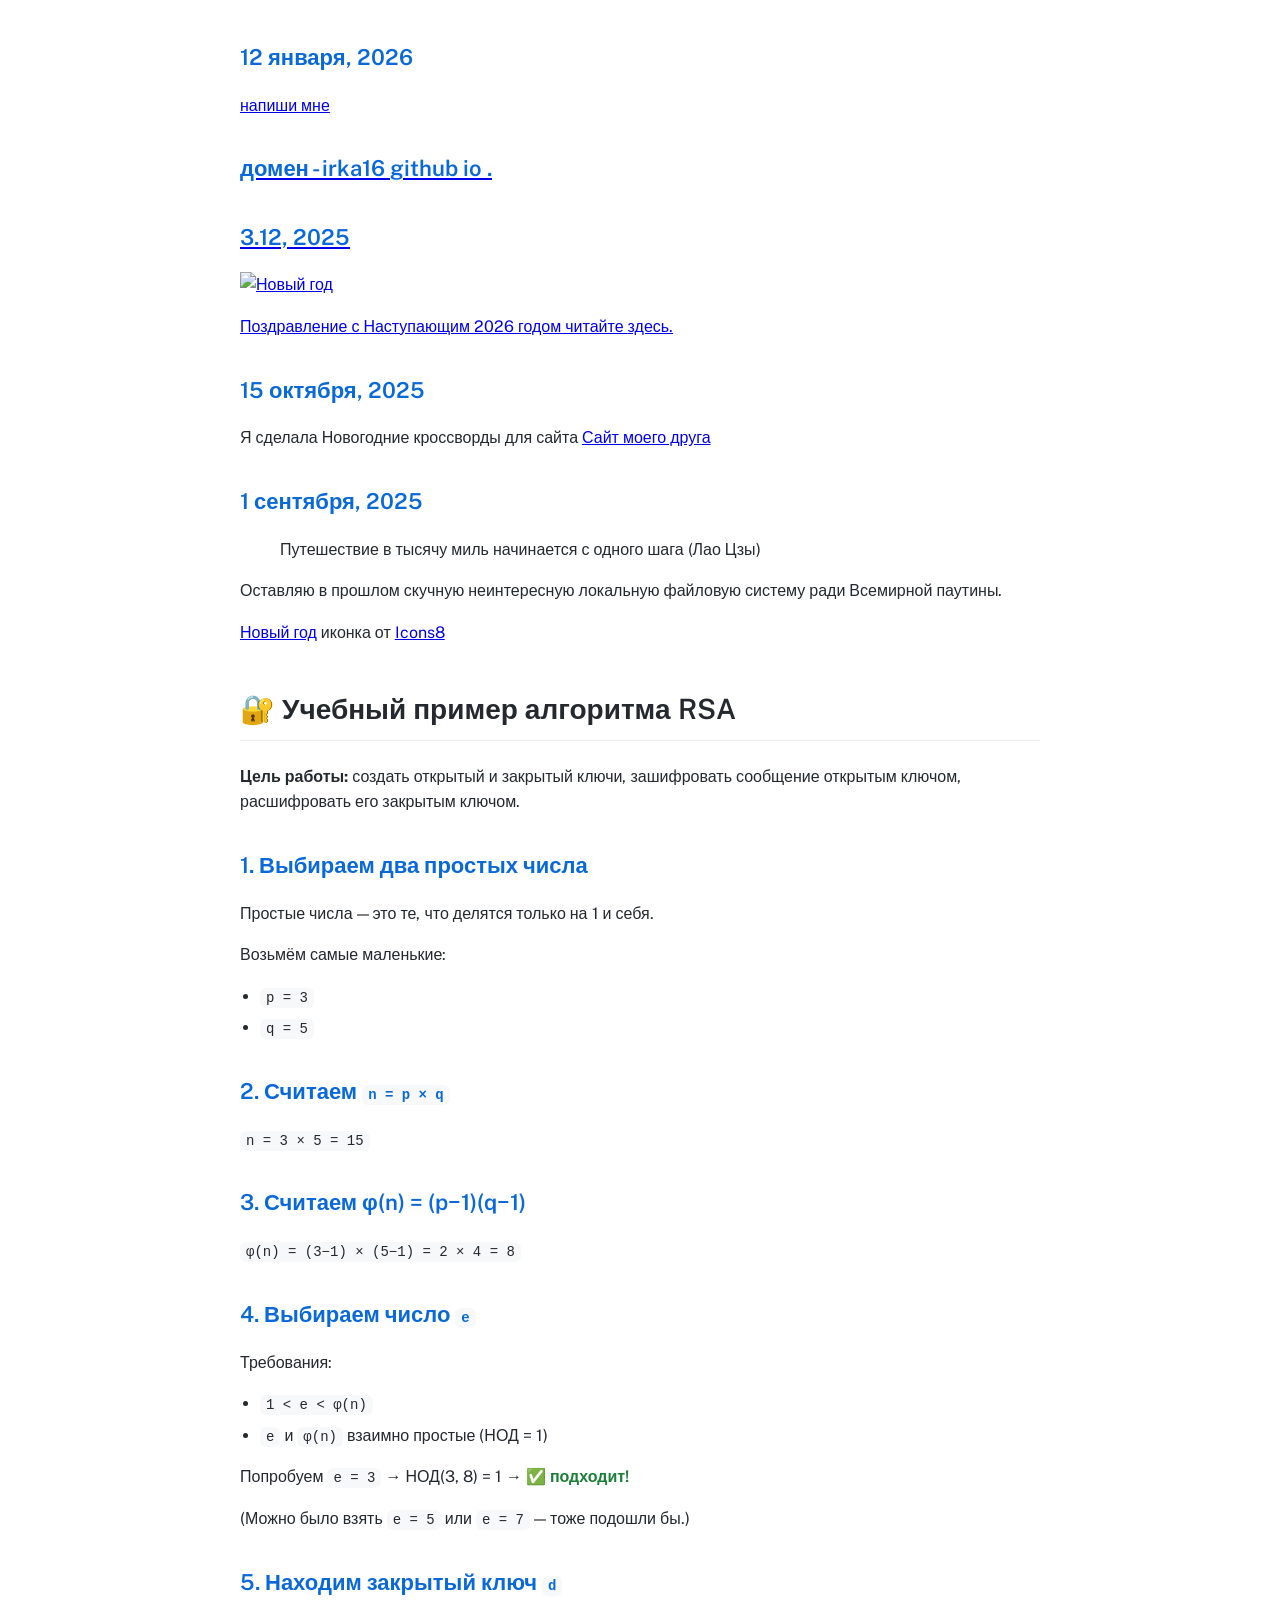
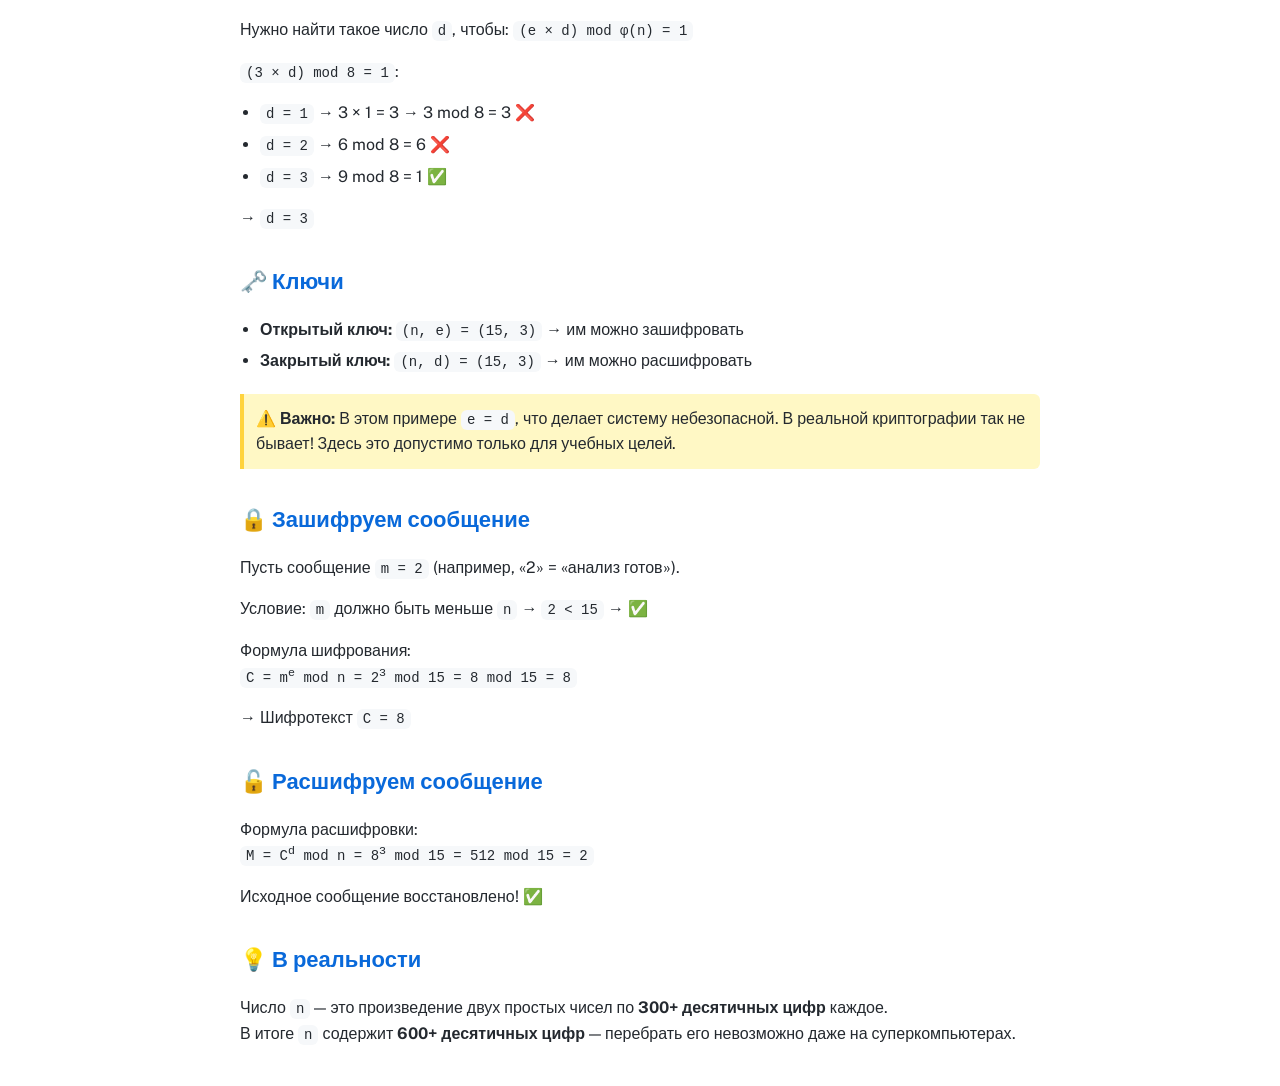
==== index.html @ 4b5ba6b4 "Update index.html" ====
<!DOCTYPE html>
<html lang="ru">
<title>:<head>
    <meta charset="UTF-8">
    <title>мой блог!</title>
</head>
<body>
    </body>
   <!DOCTYPE html>
<html lang="ru">
<head>
    <meta charset="UTF-8">
    <title>Моя страница</title>
    <link type=“text/css” rel=“stylesheet” href=“style.css” />
</head>
<body>
 <h2>12 января, 2026</h2>   
    <a href="mailto:irasimilak@gmail.com"> напиши мне</а>
        <h2>домен - irka16 github io .<h2>
        
<!-- Начало вставленного текста -->
<h2>3.12, 2025</h2>
<img src="Icons8-новый-год-100/.png" alt="Новый год">
<p>
Поздравление с Наступающим 2026 годом читайте <a href="Congratulations2026.html">здесь.</a>
</p>
<h2>15 октября, 2025</h2>
<p>
Я сделала Новогодние кроссворды для сайта <a href="http://адрес-сайта-друга/" title="Блог моего друга">Сайт моего друга</a>
</p>
<h2>1 сентября, 2025</h2>
<blockquote>Путешествие в тысячу миль начинается с одного шага (Лао Цзы)</blockquote>
<p>
Оставляю в прошлом скучную неинтересную локальную файловую систему ради Всемирной паутины.
</p>
<!-- Конец вставленного текста -->
<a target="_blank" href="https://icons8.com/icon/23585/snowflake">Новый год</a> иконка от <a target="_blank" href="https://icons8.com">Icons8</a>
</body>
            <!DOCTYPE html>
<html lang="ru">
<head>
  <meta charset="UTF-8" />
  <meta name="viewport" content="width=device-width, initial-scale=1.0"/>
  <title>Учебный пример RSA</title>
  
  <!-- Подключаем Public Sans из Google Fonts -->
  <link rel="preconnect" href="https://fonts.googleapis.com">
  <link rel="preconnect" href="https://fonts.gstatic.com" crossorigin>
  <link href="https://fonts.googleapis.com/css2?family=Public+Sans:wght@400;500;600&display=swap" rel="stylesheet">

  <style>
    body {
      font-family: 'Public Sans', -apple-system, BlinkMacSystemFont, sans-serif;
      line-height: 1.6;
      max-width: 800px;
      margin: 40px auto;
      padding: 0 20px;
      color: #24292f;
      background-color: #ffffff;
    }
    h1, h2, h3 {
      font-weight: 600;
      margin-top: 1.5em;
      margin-bottom: 0.8em;
    }
    h1 {
      font-size: 28px;
      border-bottom: 1px solid #eaecef;
      padding-bottom: 8px;
    }
    h2 {
      font-size: 22px;
      color: #0969da;
    }
    code, pre {
      font-family: 'SFMono-Regular', Consolas, 'Liberation Mono', Menlo, monospace;
      background-color: #f6f8fa;
      padding: 2px 6px;
      border-radius: 6px;
      font-size: 14px;
    }
    pre {
      padding: 12px;
      overflow-x: auto;
    }
    .success {
      color: #1a7f37;
      font-weight: 600;
    }
    .warning {
      background-color: #fff8c5;
      border-left: 4px solid #ffd33d;
      padding: 12px;
      margin: 20px 0;
      border-radius: 0 6px 6px 0;
    }
    ul, ol {
      padding-left: 20px;
    }
    li {
      margin-bottom: 6px;
    }
  </style>
</head>
<body>

  <h1>🔐 Учебный пример алгоритма RSA</h1>

  <p><strong>Цель работы:</strong> создать открытый и закрытый ключи, зашифровать сообщение открытым ключом, расшифровать его закрытым ключом.</p>

  <h2>1. Выбираем два простых числа</h2>
  <p>Простые числа — это те, что делятся только на 1 и себя.</p>
  <p>Возьмём самые маленькие:</p>
  <ul>
    <li><code>p = 3</code></li>
    <li><code>q = 5</code></li>
  </ul>

  <h2>2. Считаем <code>n = p × q</code></h2>
  <p><code>n = 3 × 5 = 15</code></p>

  <h2>3. Считаем φ(n) = (p−1)(q−1)</h2>
  <p><code>φ(n) = (3−1) × (5−1) = 2 × 4 = 8</code></p>

  <h2>4. Выбираем число <code>e</code></h2>
  <p>Требования:</p>
  <ul>
    <li><code>1 &lt; e &lt; φ(n)</code></li>
    <li><code>e</code> и <code>φ(n)</code> взаимно простые (НОД = 1)</li>
  </ul>
  <p>Попробуем <code>e = 3</code> → НОД(3, 8) = 1 → <span class="success">✅ подходит!</span></p>
  <p>(Можно было взять <code>e = 5</code> или <code>e = 7</code> — тоже подошли бы.)</p>

  <h2>5. Находим закрытый ключ <code>d</code></h2>
  <p>Нужно найти такое число <code>d</code>, чтобы: <code>(e × d) mod φ(n) = 1</code></p>
  <p><code>(3 × d) mod 8 = 1</code>:</p>
  <ul>
    <li><code>d = 1</code> → 3 × 1 = 3 → 3 mod 8 = 3 ❌</li>
    <li><code>d = 2</code> → 6 mod 8 = 6 ❌</li>
    <li><code>d = 3</code> → 9 mod 8 = 1 ✅</li>
  </ul>
  <p>→ <code>d = 3</code></p>

  <h2>🗝️ Ключи</h2>
  <ul>
    <li><strong>Открытый ключ:</strong> <code>(n, e) = (15, 3)</code> → им можно зашифровать</li>
    <li><strong>Закрытый ключ:</strong> <code>(n, d) = (15, 3)</code> → им можно расшифровать</li>
  </ul>

  <div class="warning">
    <strong>⚠️ Важно:</strong> В этом примере <code>e = d</code>, что делает систему небезопасной. В реальной криптографии так не бывает! Здесь это допустимо только для учебных целей.
  </div>

  <h2>🔒 Зашифруем сообщение</h2>
  <p>Пусть сообщение <code>m = 2</code> (например, «2» = «анализ готов»).</p>
  <p>Условие: <code>m</code> должно быть меньше <code>n</code> → <code>2 &lt; 15</code> → ✅</p>
  <p>Формула шифрования:<br>
  <code>C = m<sup>e</sup> mod n = 2<sup>3</sup> mod 15 = 8 mod 15 = 8</code></p>
  <p>→ Шифротекст <code>C = 8</code></p>

  <h2>🔓 Расшифруем сообщение</h2>
  <p>Формула расшифровки:<br>
  <code>M = C<sup>d</sup> mod n = 8<sup>3</sup> mod 15 = 512 mod 15 = 2</code></p>
  <p>Исходное сообщение восстановлено! ✅</p>

  <h2>💡 В реальности</h2>
  <p>Число <code>n</code> — это произведение двух простых чисел по <strong>300+ десятичных цифр</strong> каждое.<br>
  В итоге <code>n</code> содержит <strong>600+ десятичных цифр</strong> — перебрать его невозможно даже на суперкомпьютерах.</p>

</body>
</html>
</html>
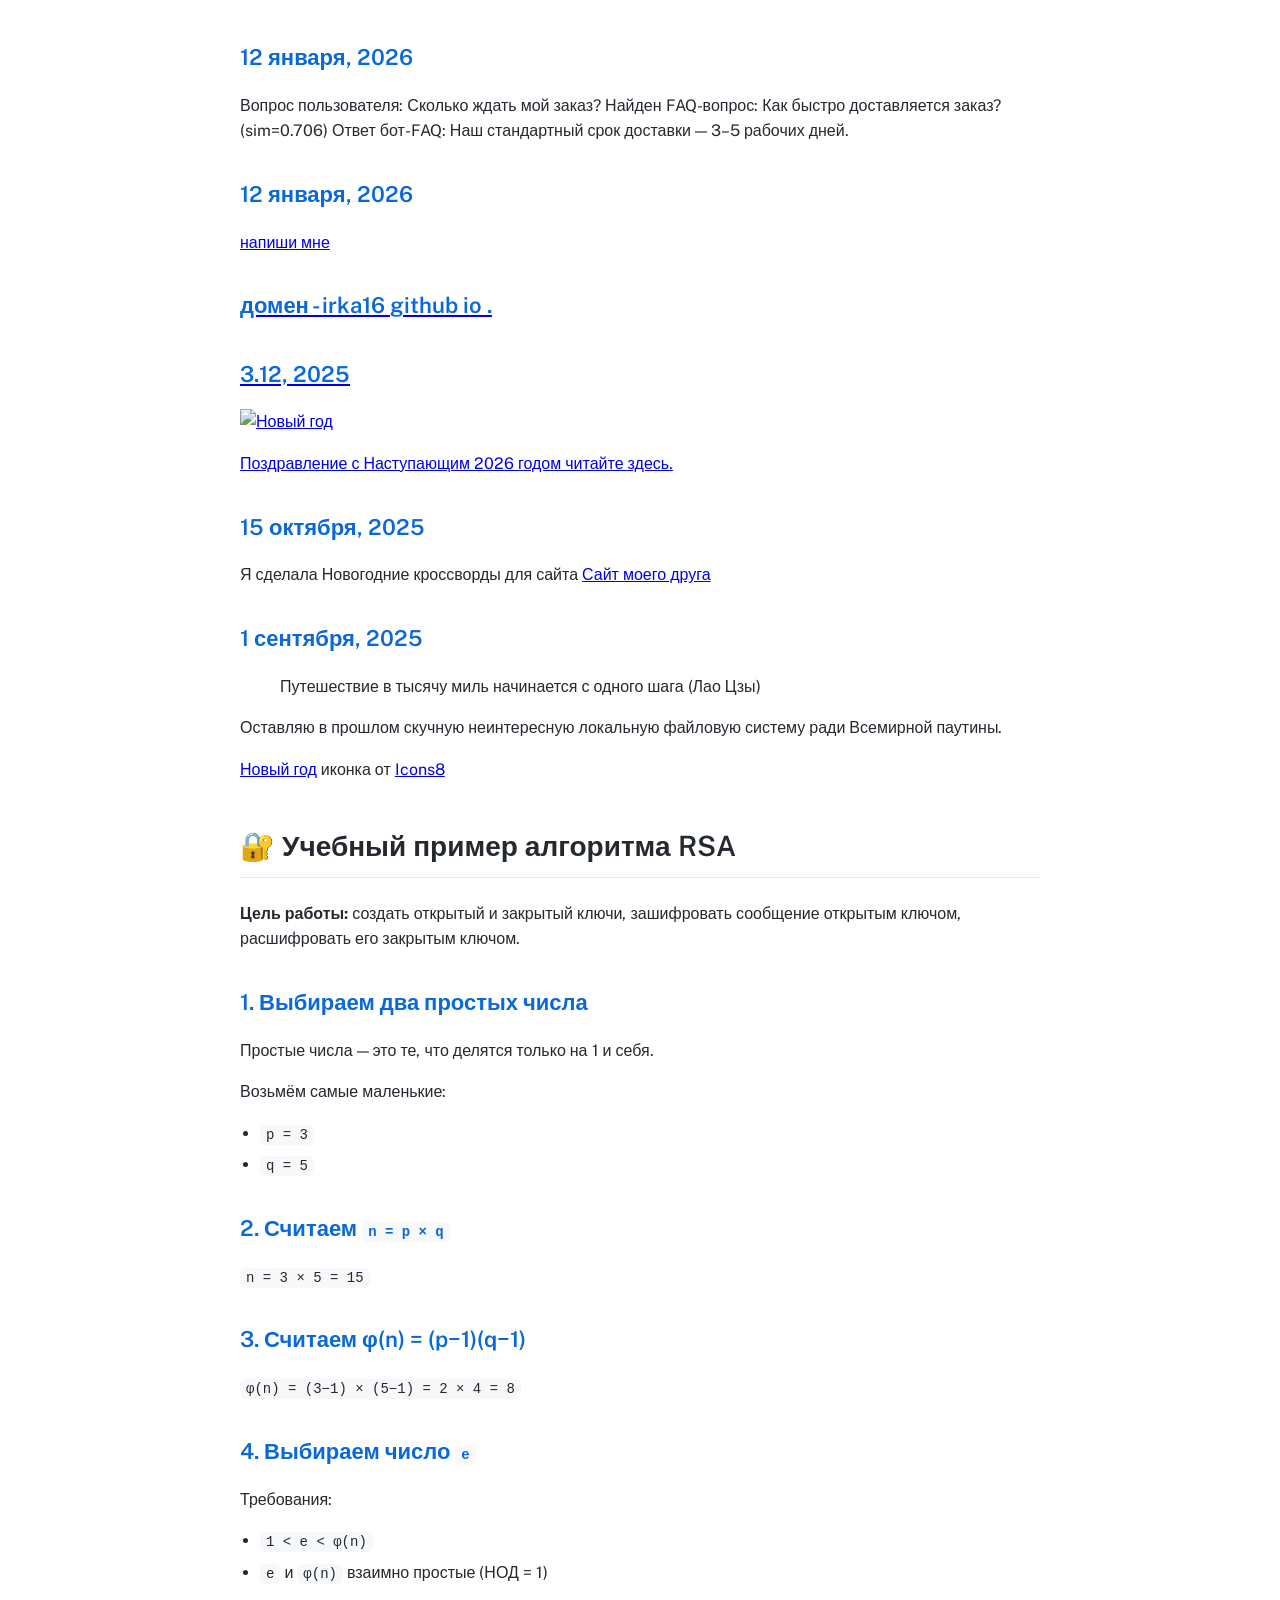
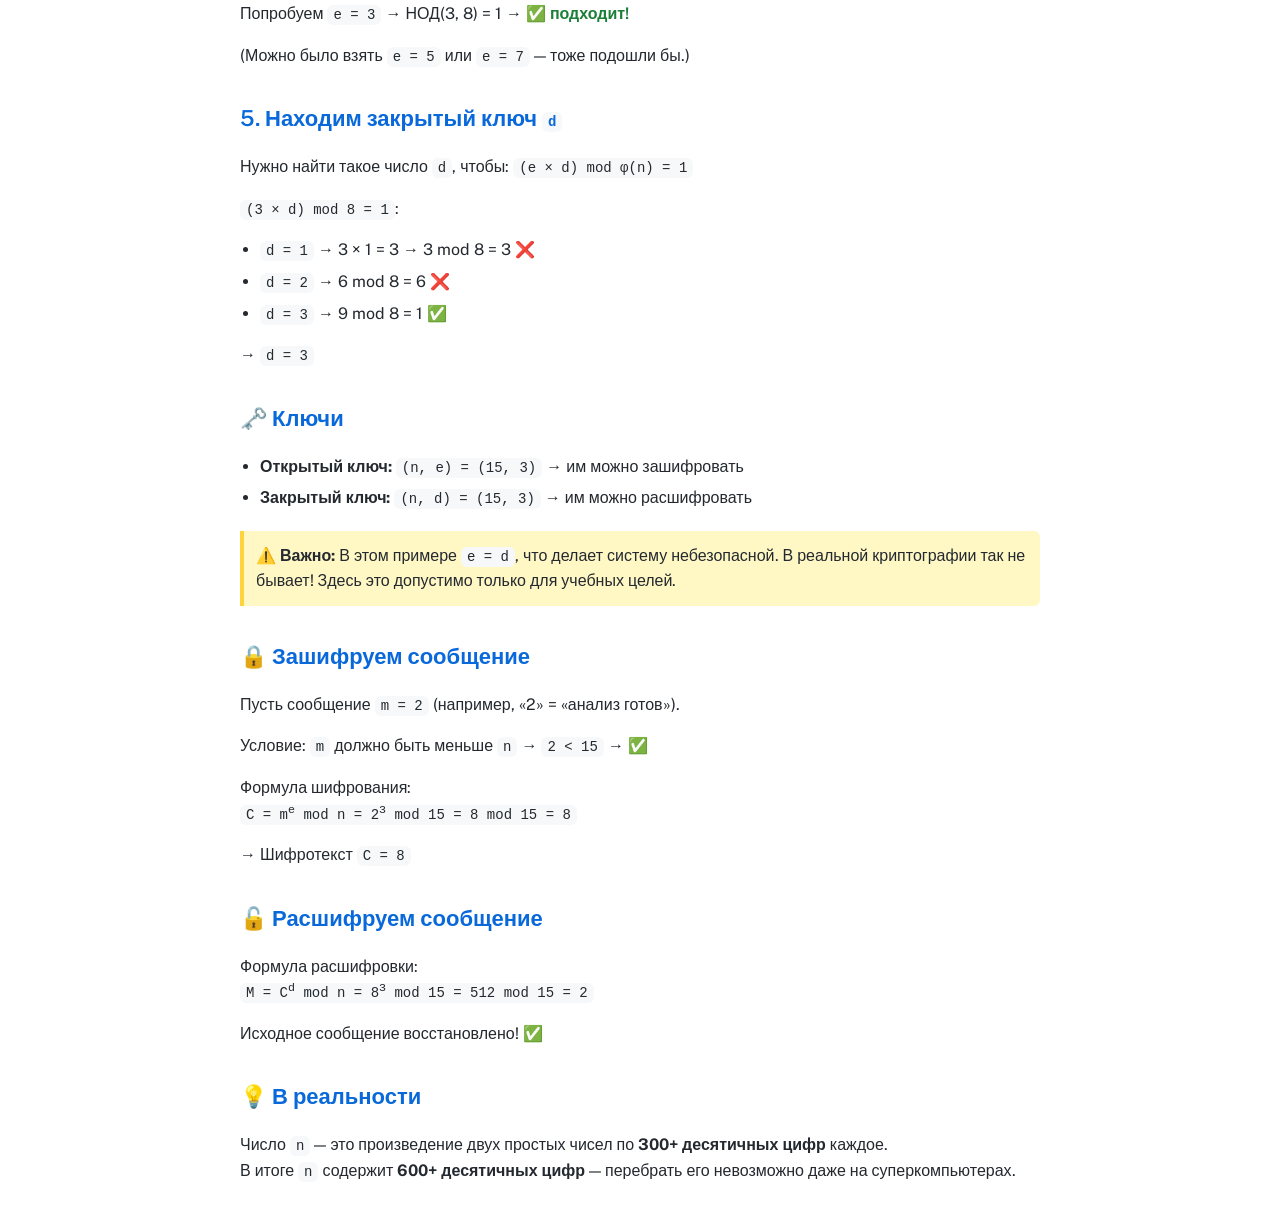
==== commit 5045be1e: "Update index.html" ====
--- a/index.html
+++ b/index.html
@@ -15,6 +15,13 @@
     <link type=“text/css” rel=“stylesheet” href=“style.css” />
 </head>
 <body>
+    <h2>12 января, 2026</h2>   
+    Вопрос пользователя: Сколько ждать мой заказ?
+Найден FAQ-вопрос: Как быстро доставляется заказ? (sim=0.706)
+Ответ бот-FAQ: Наш стандартный срок доставки — 3–5 рабочих дней.
+
+
+
  <h2>12 января, 2026</h2>   
     <a href="mailto:irasimilak@gmail.com"> напиши мне</а>
         <h2>домен - irka16 github io .<h2>
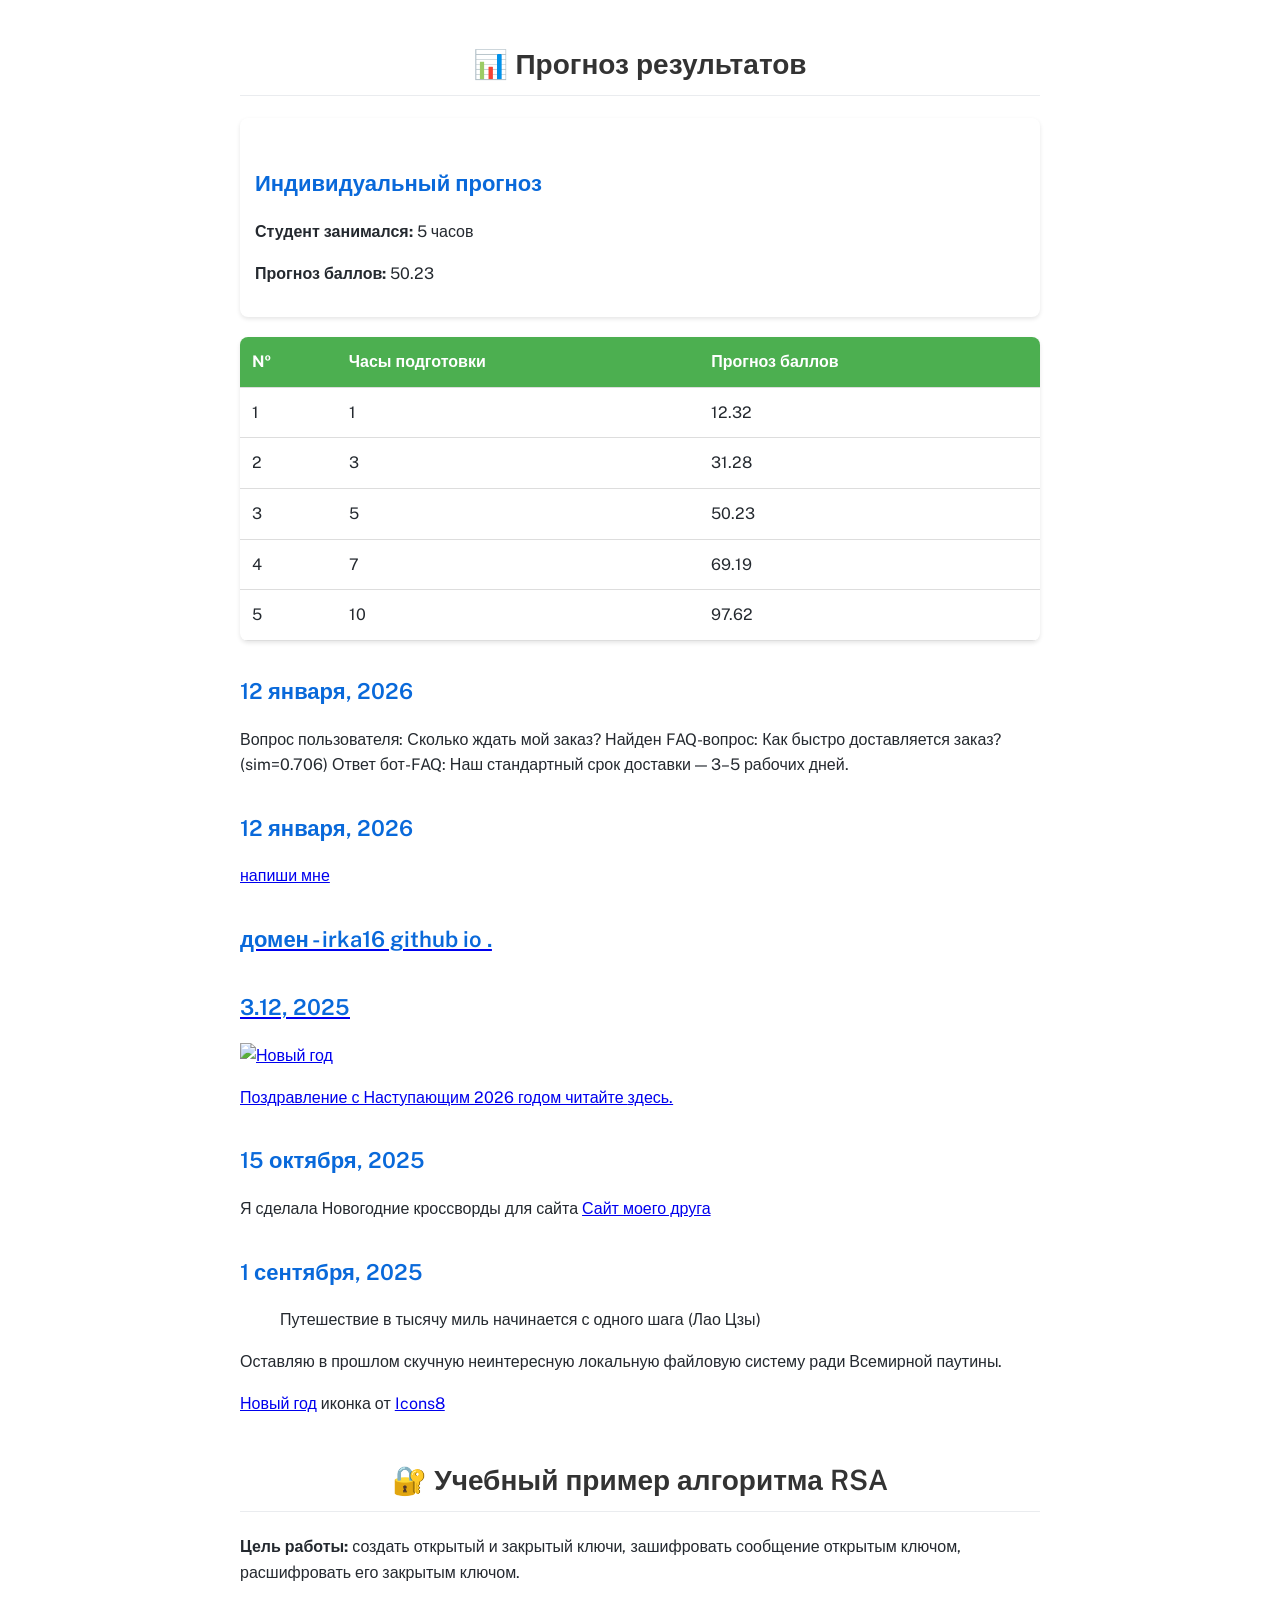
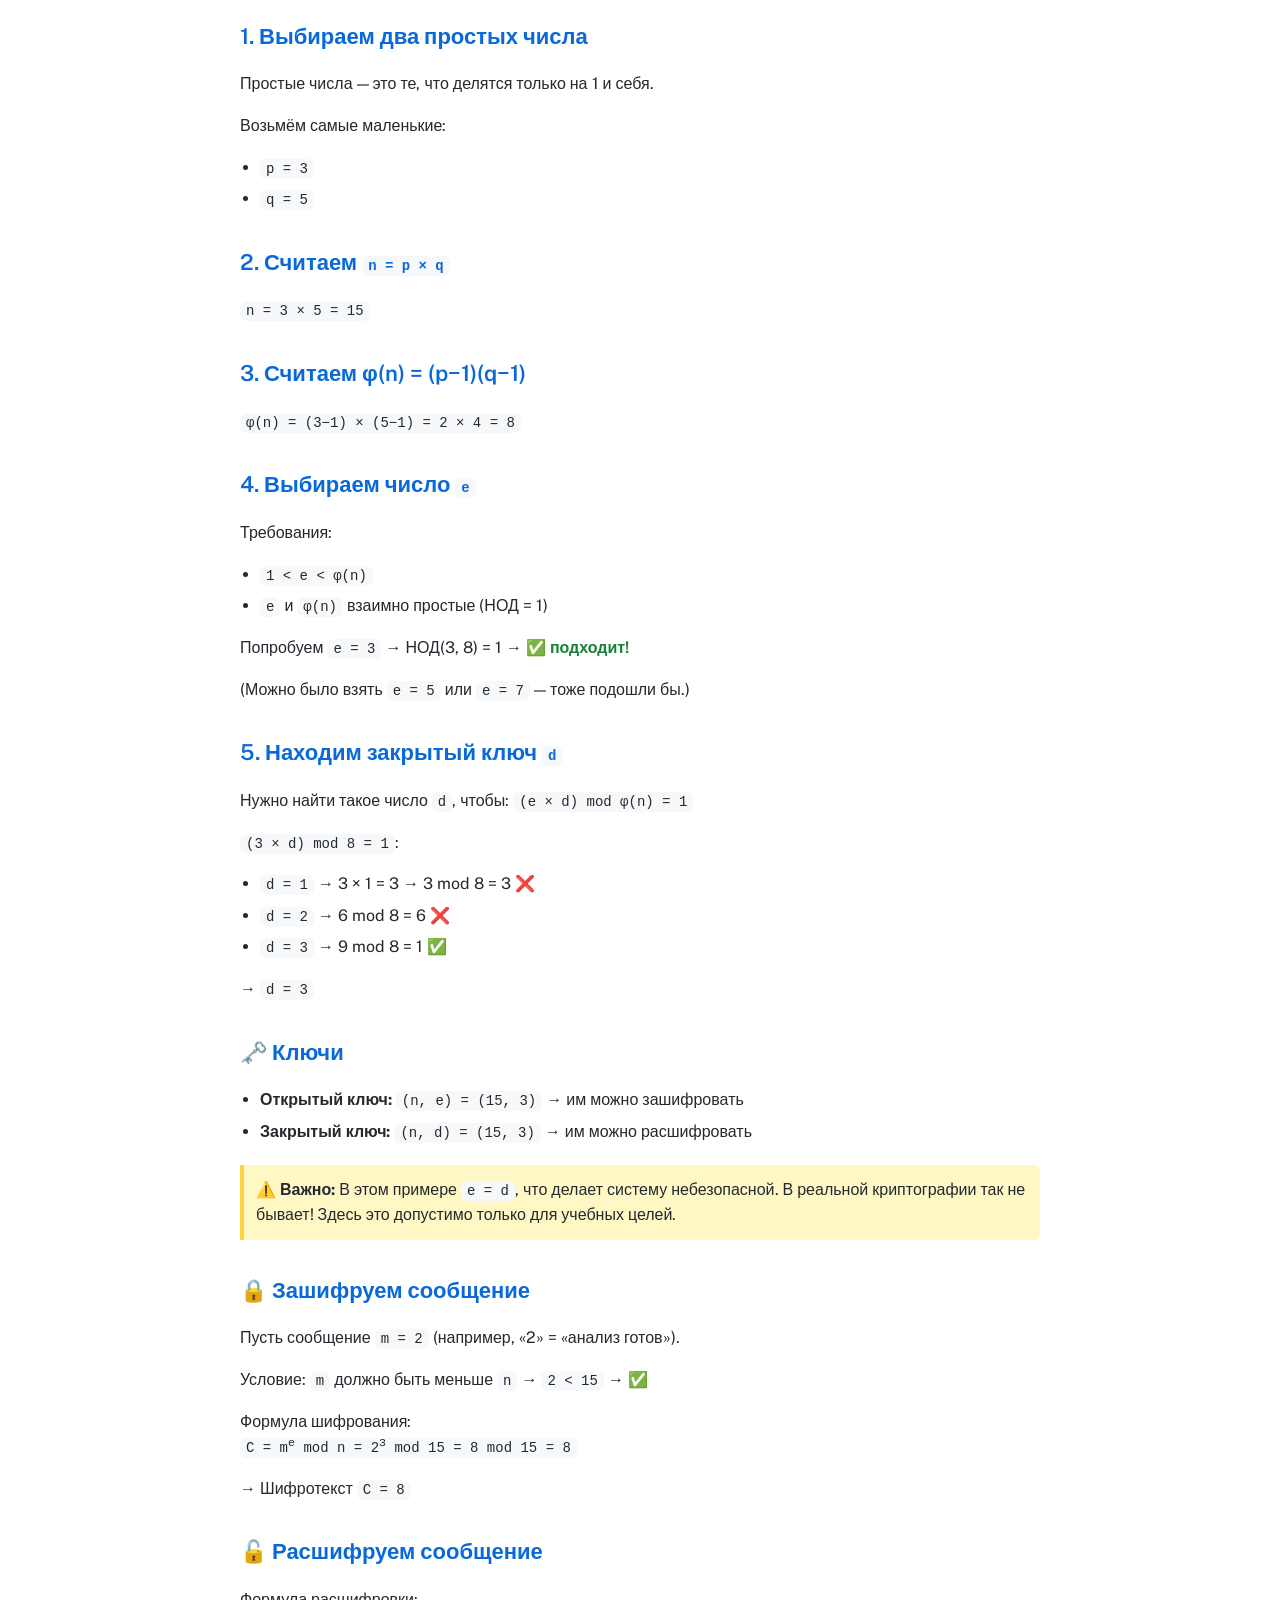
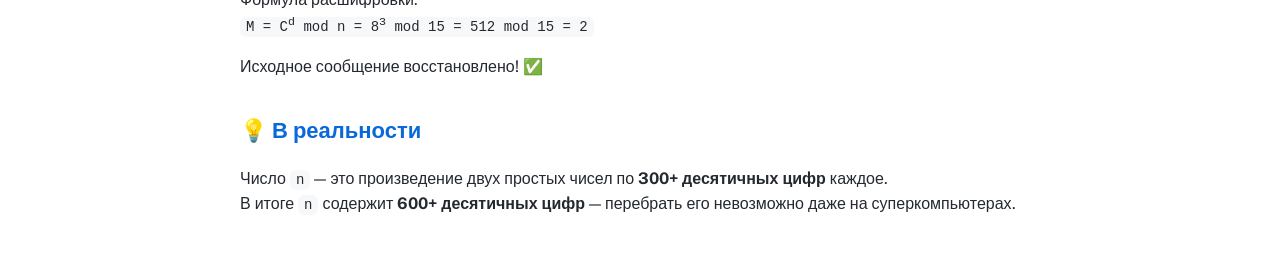
==== commit 99c6761e: "Update index.html" ====
--- a/index.html
+++ b/index.html
@@ -14,6 +14,100 @@
     <title>Моя страница</title>
     <link type=“text/css” rel=“stylesheet” href=“style.css” />
 </head>
+    <!DOCTYPE html>
+<html lang="ru">
+<head>
+    <meta charset="UTF-8">
+    <meta name="viewport" content="width=device-width, initial-scale=1.0">
+    <title>Прогноз баллов</title>
+    <style>
+        body {
+            font-family: Arial, sans-serif;
+            max-width: 600px;
+            margin: 50px auto;
+            padding: 20px;
+            background-color: #f5f5f5;
+        }
+        h1 {
+            color: #333;
+            text-align: center;
+        }
+        .prediction {
+            background: white;
+            padding: 15px;
+            border-radius: 8px;
+            margin-bottom: 20px;
+            box-shadow: 0 2px 4px rgba(0,0,0,0.1);
+        }
+        table {
+            width: 100%;
+            border-collapse: collapse;
+            background: white;
+            border-radius: 8px;
+            overflow: hidden;
+            box-shadow: 0 2px 4px rgba(0,0,0,0.1);
+        }
+        th, td {
+            padding: 12px;
+            text-align: left;
+            border-bottom: 1px solid #ddd;
+        }
+        th {
+            background-color: #4CAF50;
+            color: white;
+        }
+        tr:hover {
+            background-color: #f5f5f5;
+        }
+    </style>
+</head>
+<body>
+    <h1>📊 Прогноз результатов</h1>
+    
+    <div class="prediction">
+        <h2>Индивидуальный прогноз</h2>
+        <p><strong>Студент занимался:</strong> 5 часов</p>
+        <p><strong>Прогноз баллов:</strong> 50.23</p>
+    </div>
+
+    <table>
+        <thead>
+            <tr>
+                <th>№</th>
+                <th>Часы подготовки</th>
+                <th>Прогноз баллов</th>
+            </tr>
+        </thead>
+        <tbody>
+            <tr>
+                <td>1</td>
+                <td>1</td>
+                <td>12.32</td>
+            </tr>
+            <tr>
+                <td>2</td>
+                <td>3</td>
+                <td>31.28</td>
+            </tr>
+            <tr>
+                <td>3</td>
+                <td>5</td>
+                <td>50.23</td>
+            </tr>
+            <tr>
+                <td>4</td>
+                <td>7</td>
+                <td>69.19</td>
+            </tr>
+            <tr>
+                <td>5</td>
+                <td>10</td>
+                <td>97.62</td>
+            </tr>
+        </tbody>
+    </table>
+</body>
+</html>
 <body>
     <h2>12 января, 2026</h2>   
     Вопрос пользователя: Сколько ждать мой заказ?
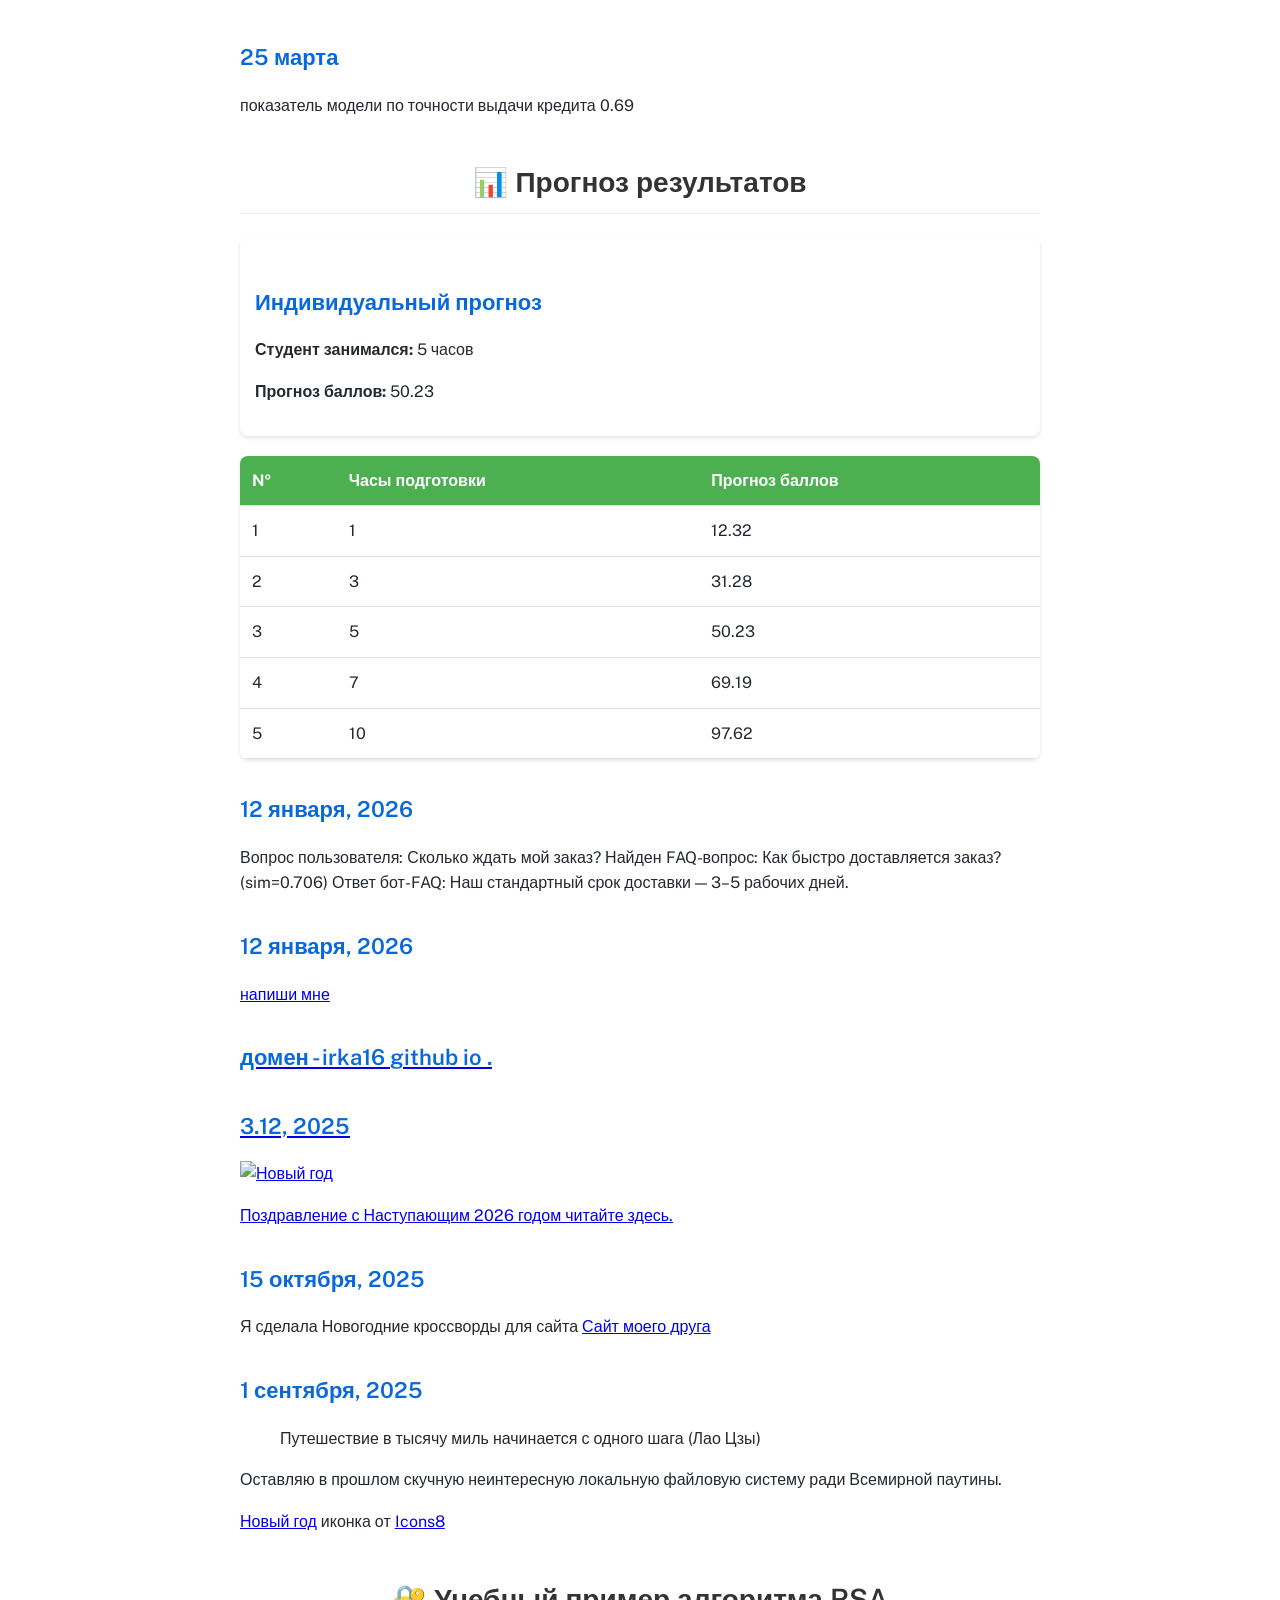
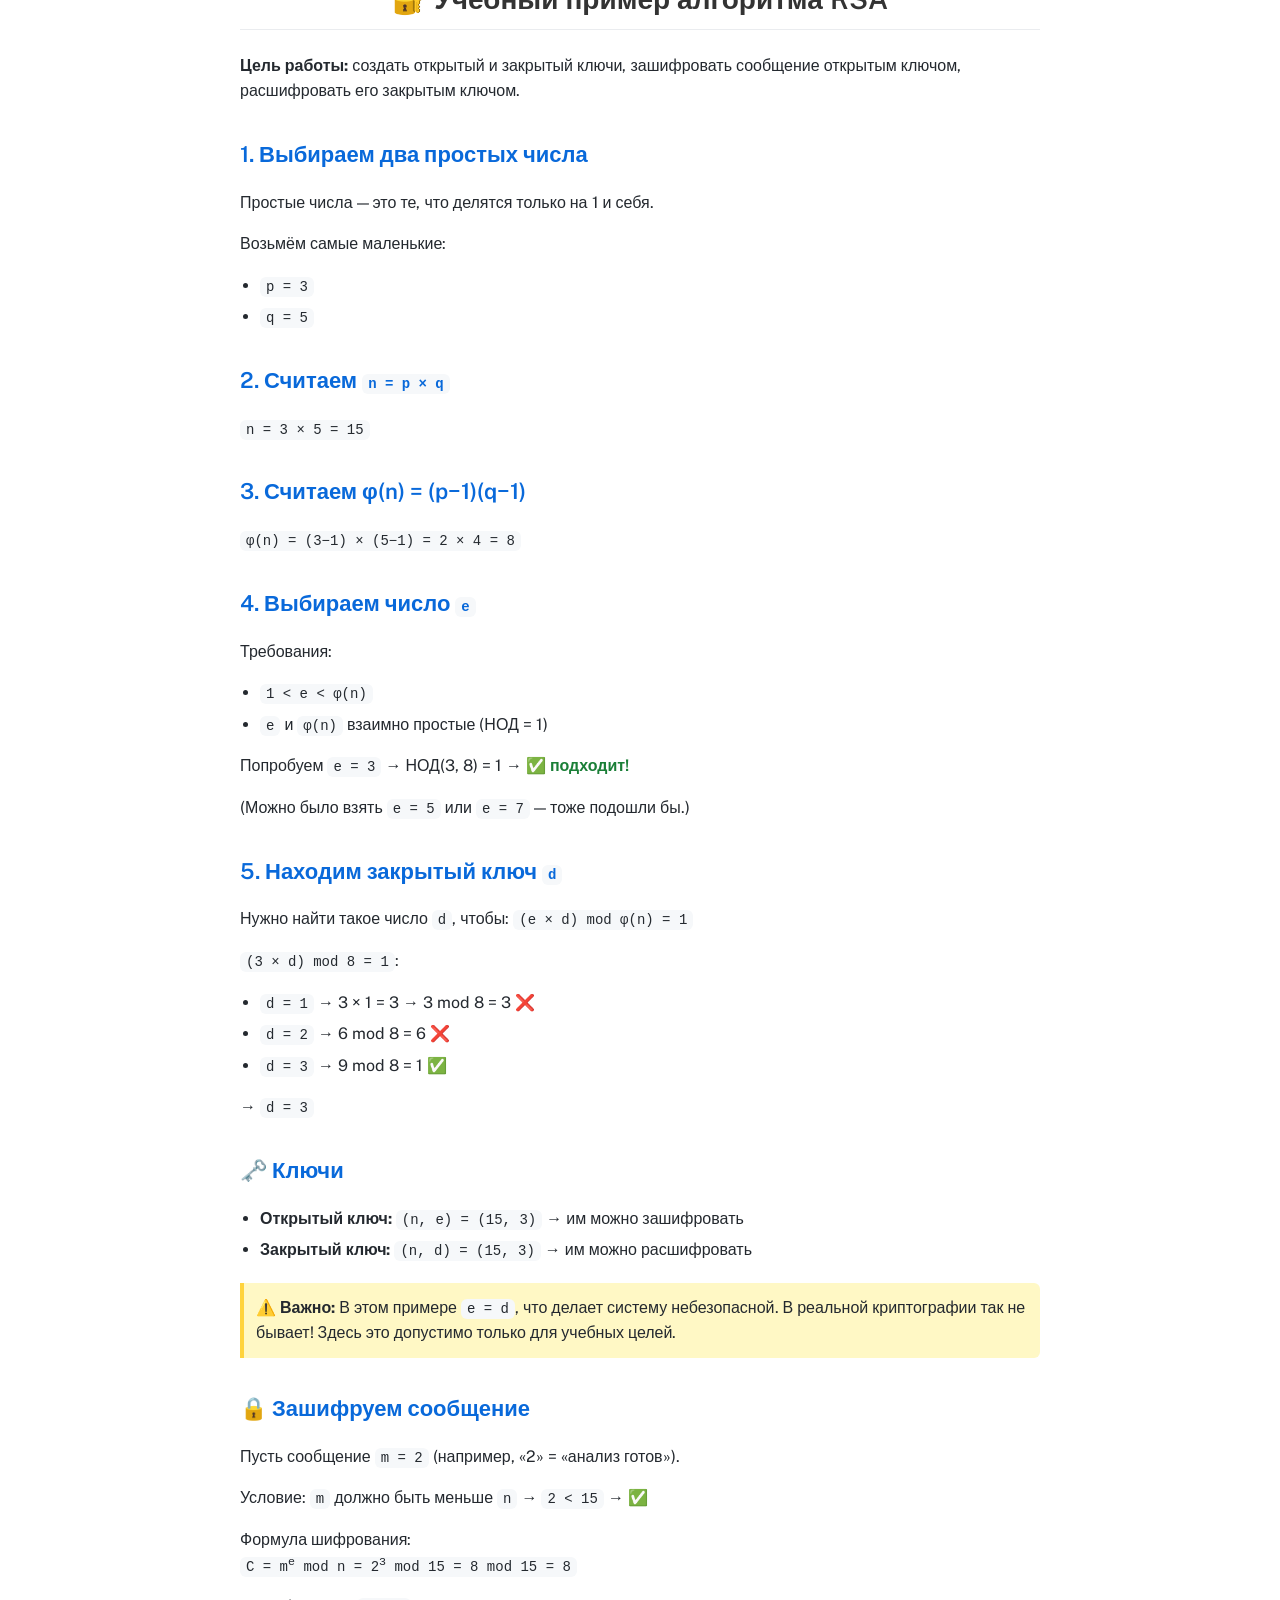
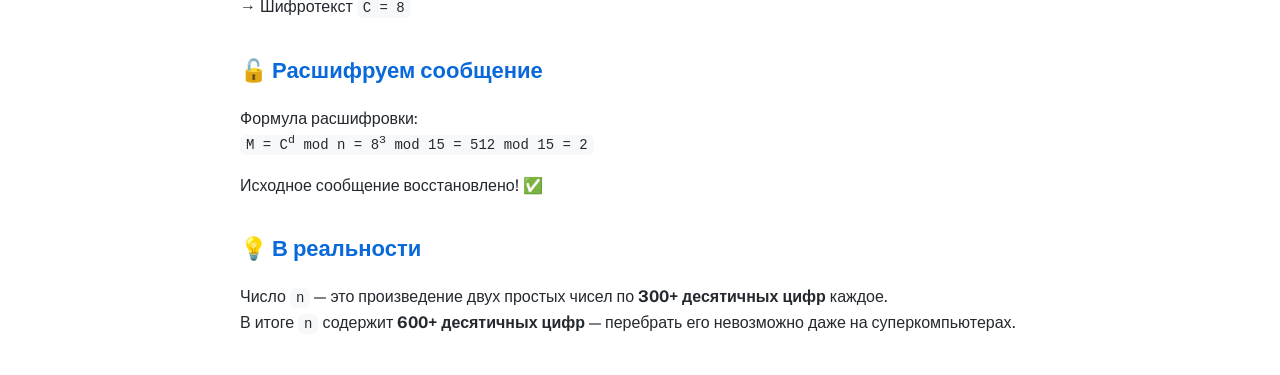
==== commit 7fe77c35: "Update index.html" ====
--- a/index.html
+++ b/index.html
@@ -5,6 +5,8 @@
     <meta charset="UTF-8">
     <title>мой блог!</title>
 </head>
+    <h2>25 марта</h2>
+    показатель модели по точности выдачи кредита 0.69
 <body>
     </body>
    <!DOCTYPE html>
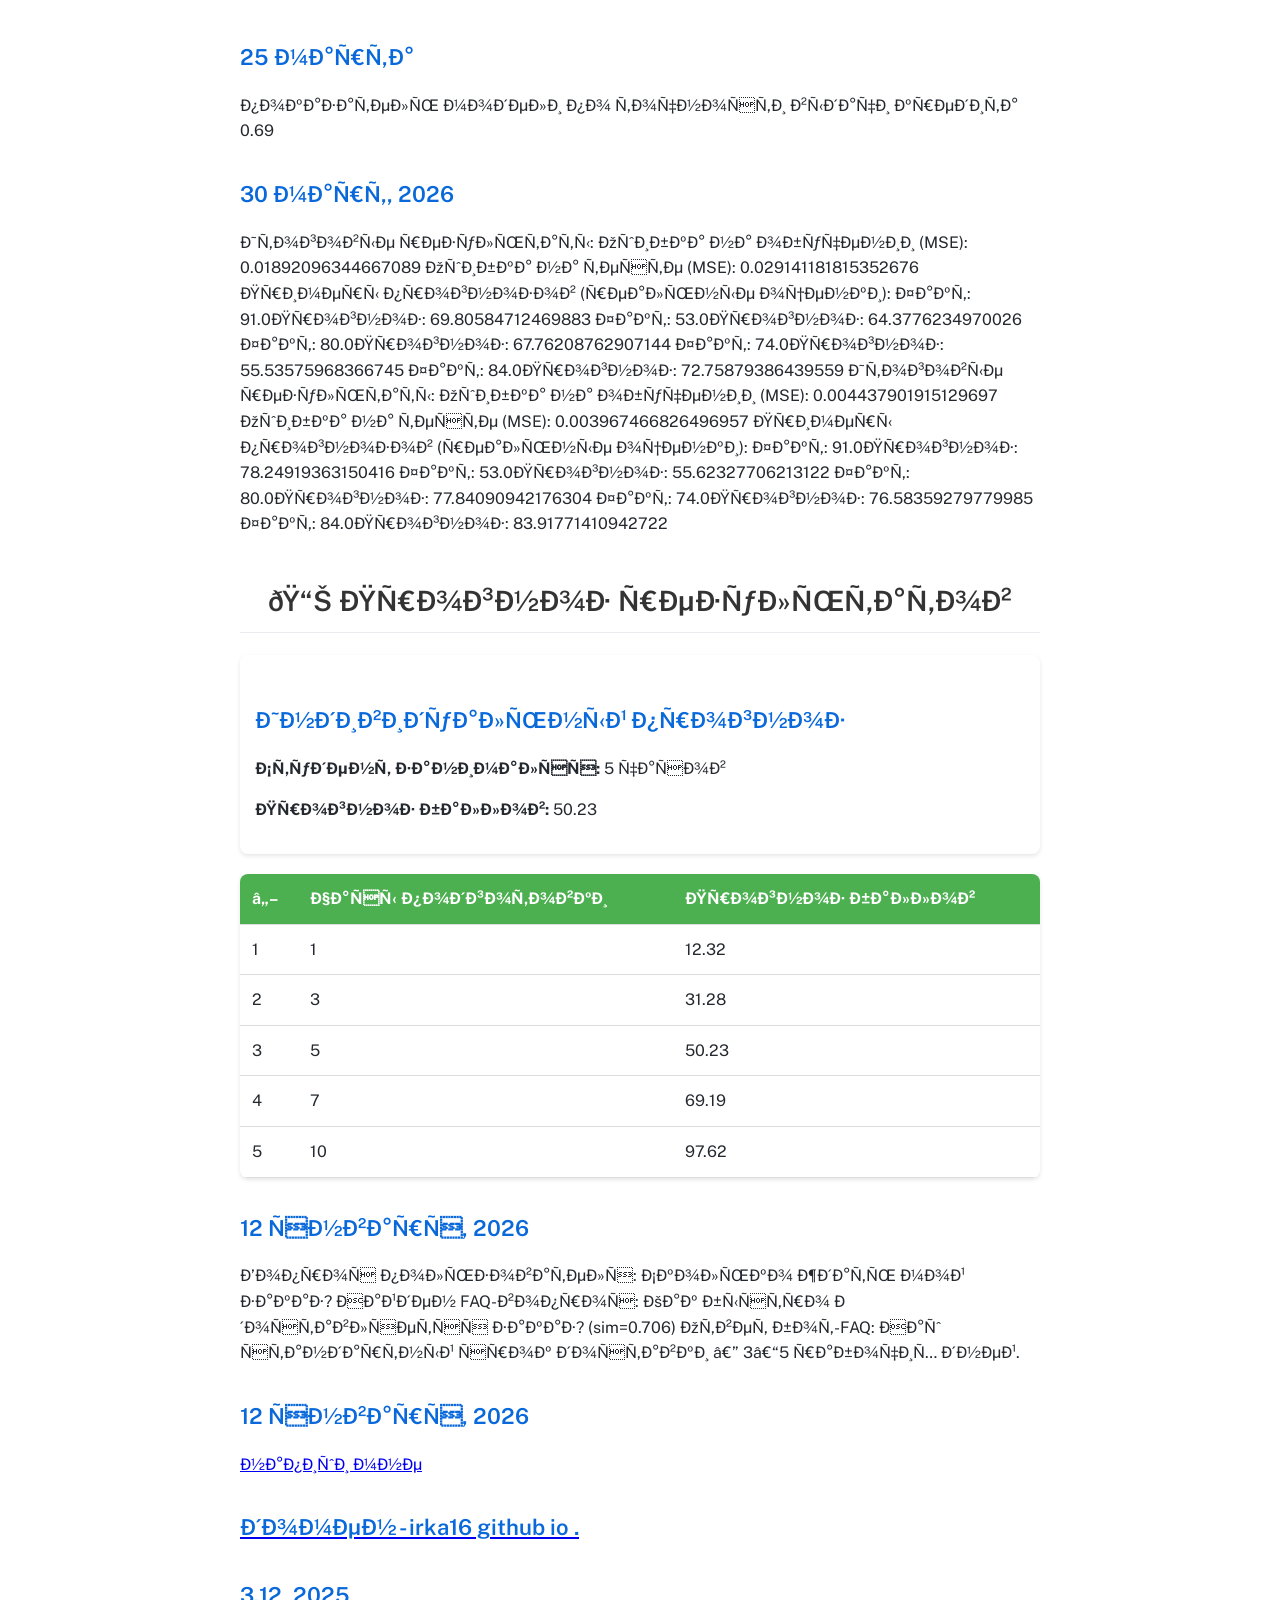
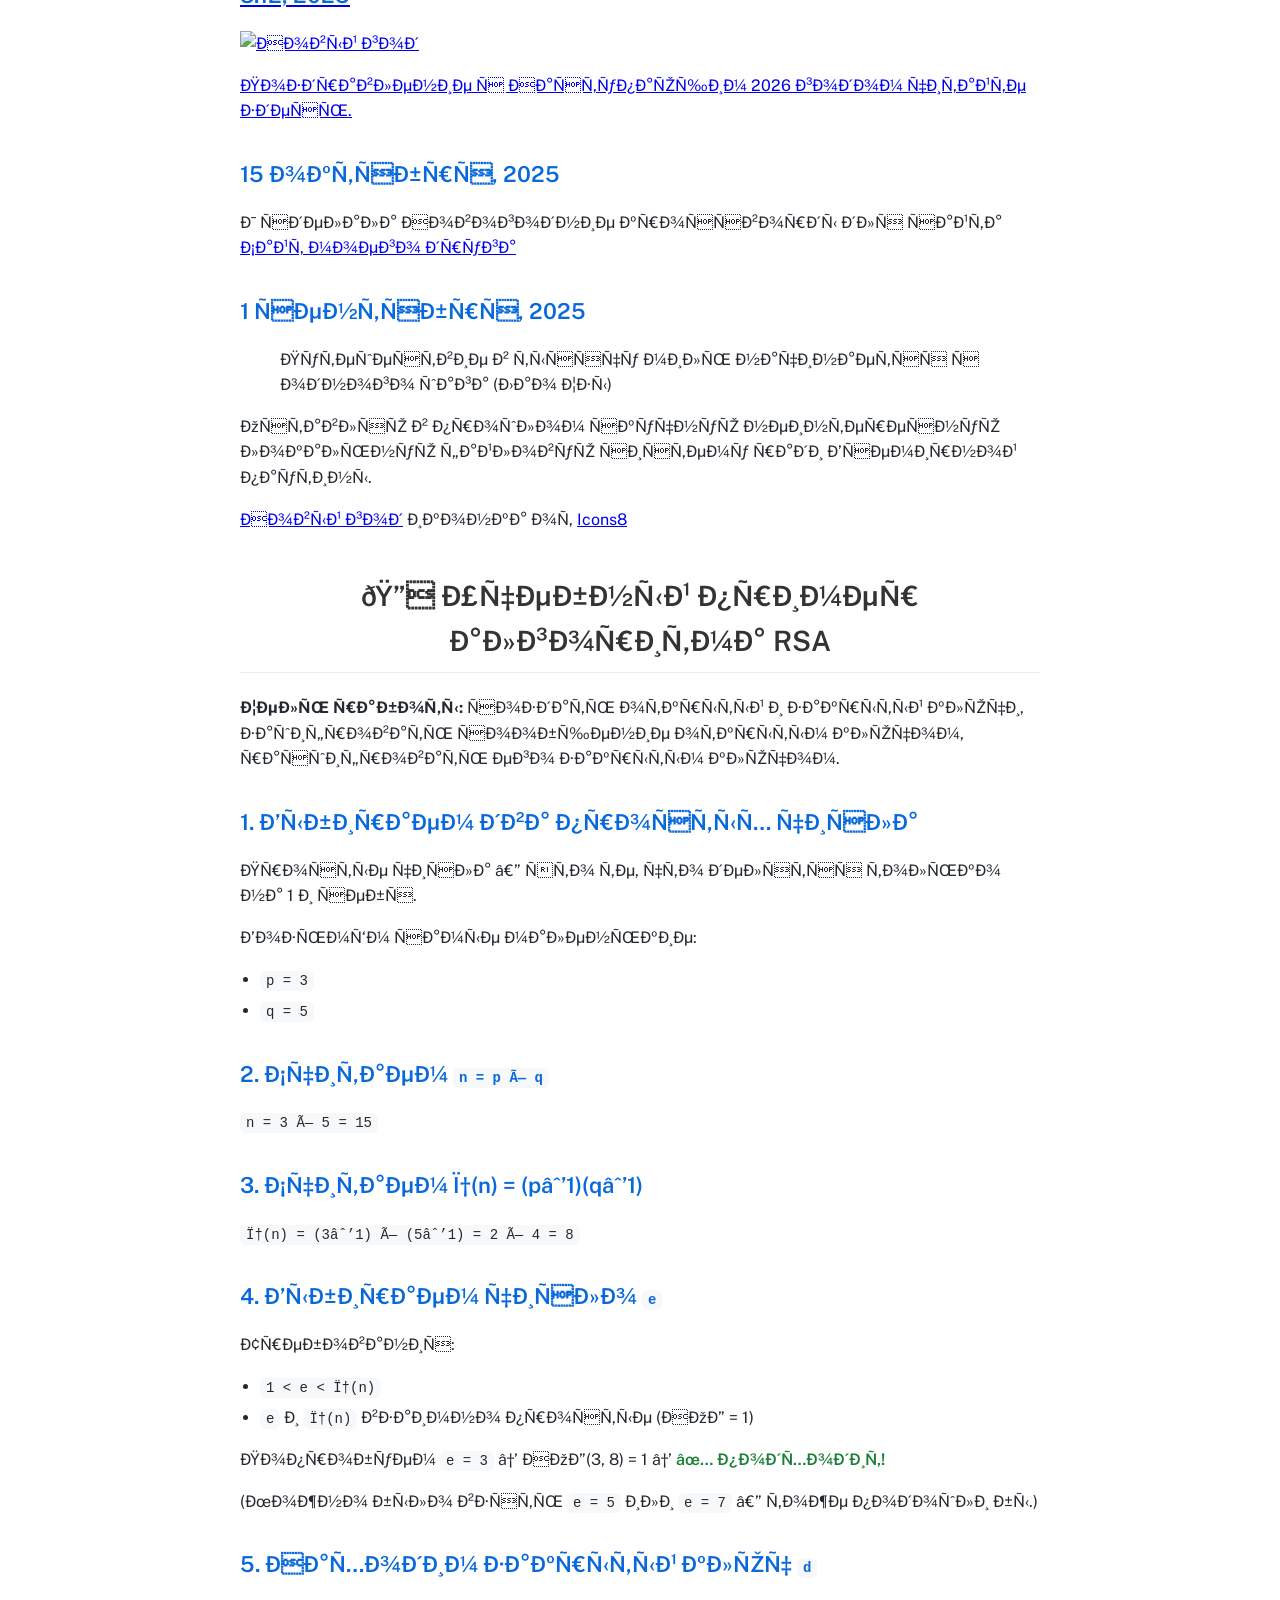
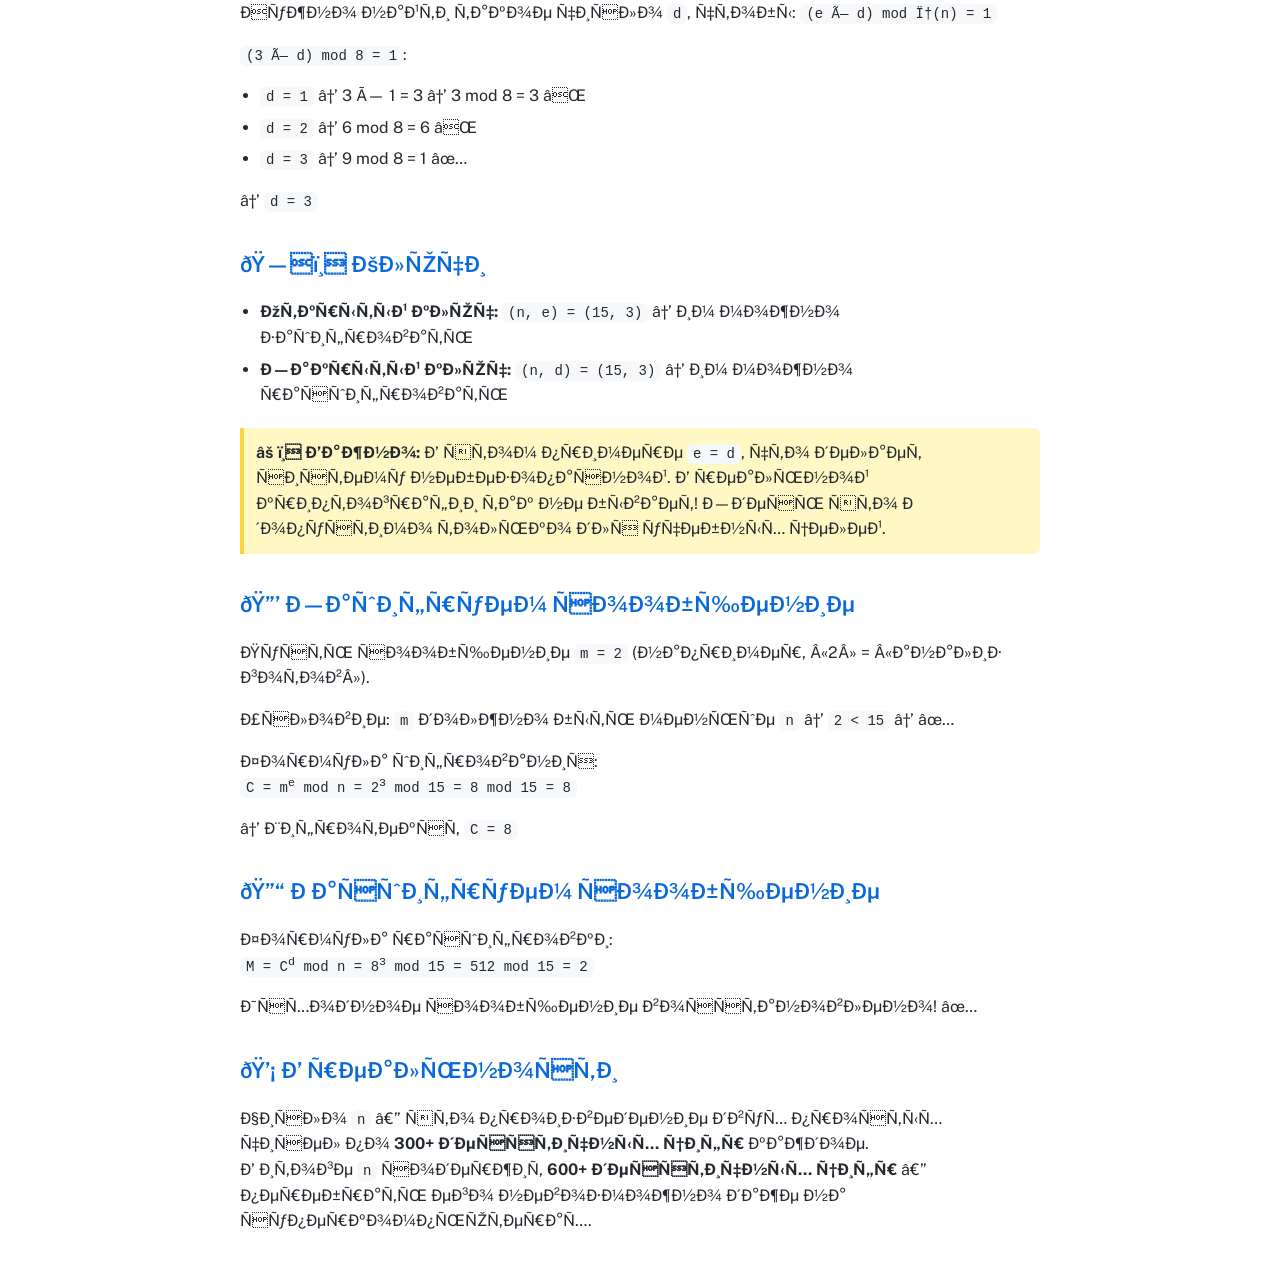
==== commit da20a129: "Update index.html" ====
--- a/index.html
+++ b/index.html
@@ -8,6 +8,25 @@
     <h2>25 марта</h2>
     показатель модели по точности выдачи кредита 0.69
 <body>
+ <h2>30 март, 2026</h2>
+    Итоговые результаты: 
+Ошибка на обучении (MSE): 0.01892096344667089
+Ошибка на тесте (MSE): 0.029141181815352676
+Примеры прогнозов (реальные оценки):
+Факт: 91.0Прогноз: 69.80584712469883
+Факт: 53.0Прогноз: 64.3776234970026
+Факт: 80.0Прогноз: 67.76208762907144
+Факт: 74.0Прогноз: 55.53575968366745
+Факт: 84.0Прогноз: 72.75879386439559
+    Итоговые результаты: 
+Ошибка на обучении (MSE): 0.004437901915129697
+Ошибка на тесте (MSE): 0.003967466826496957
+Примеры прогнозов (реальные оценки):
+Факт: 91.0Прогноз: 78.24919363150416
+Факт: 53.0Прогноз: 55.62327706213122
+Факт: 80.0Прогноз: 77.84090942176304
+Факт: 74.0Прогноз: 76.58359279779985
+Факт: 84.0Прогноз: 83.91771410942722
     </body>
    <!DOCTYPE html>
 <html lang="ru">
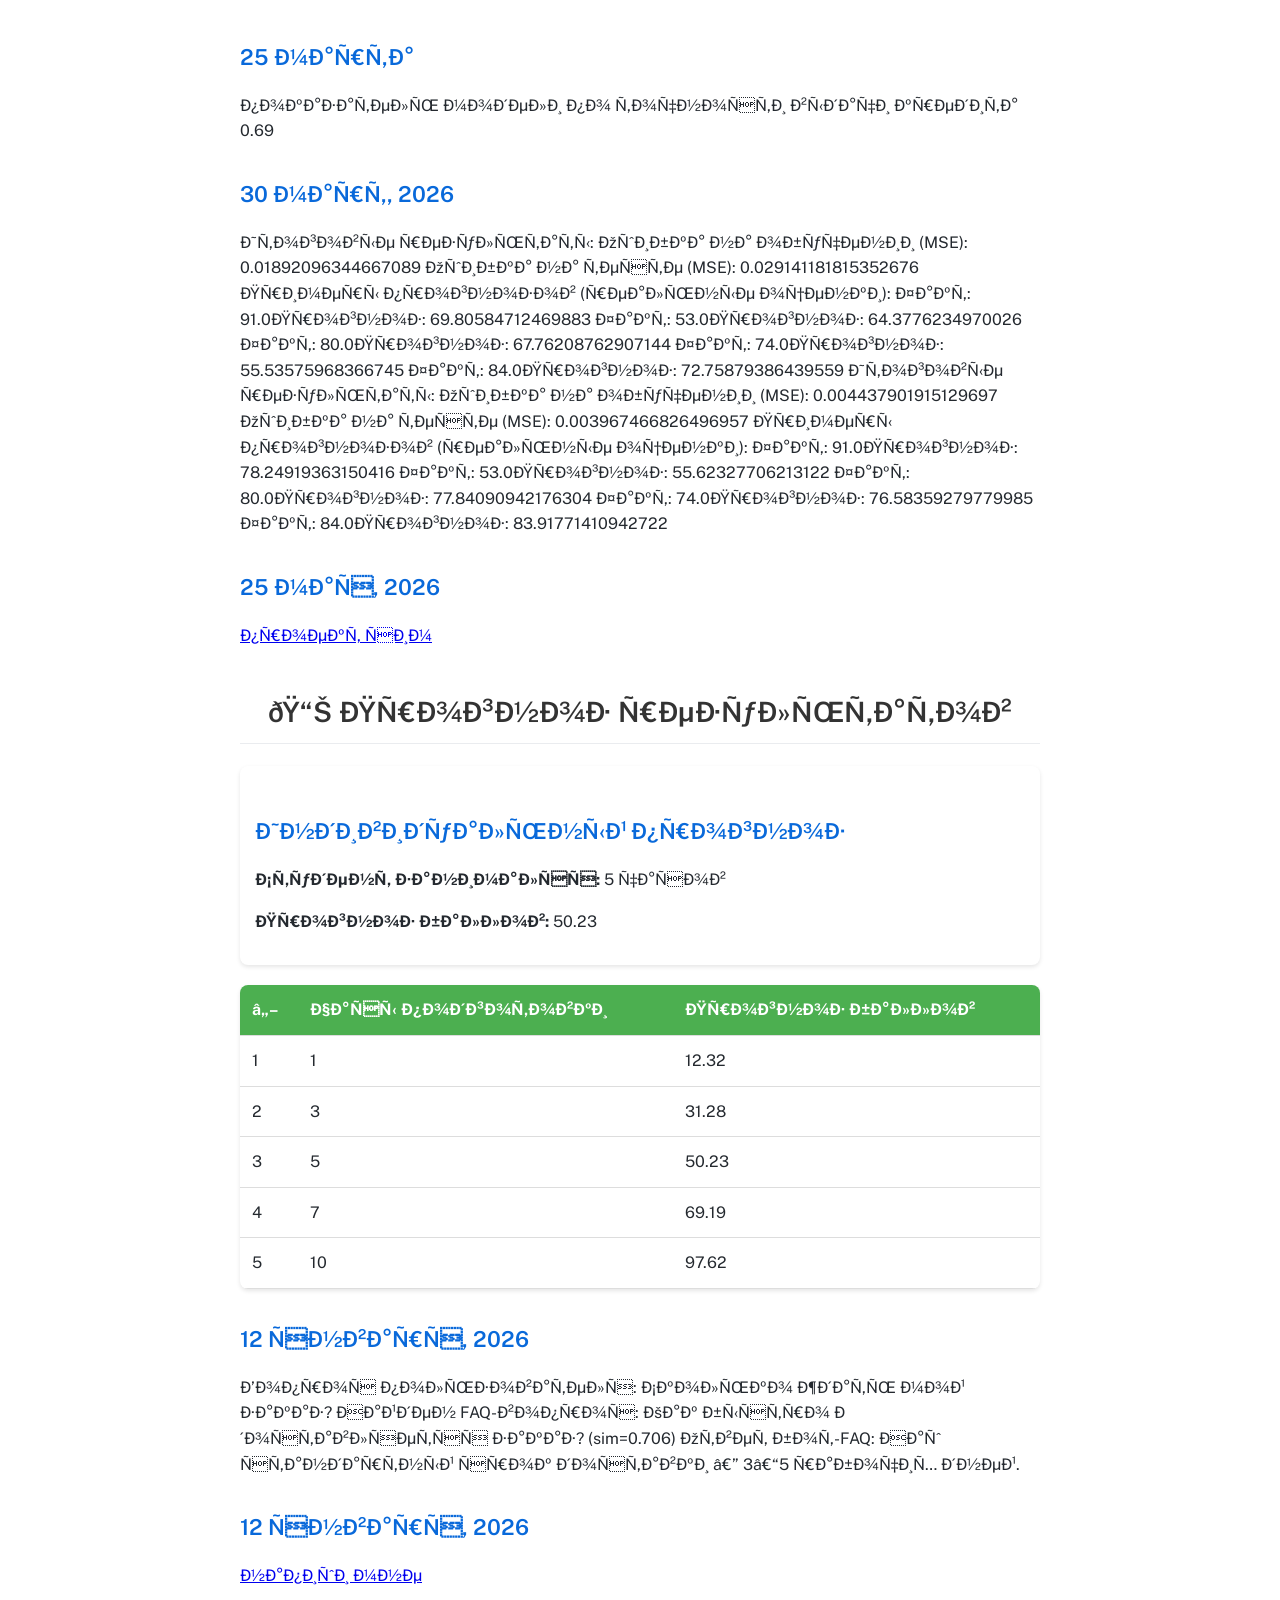
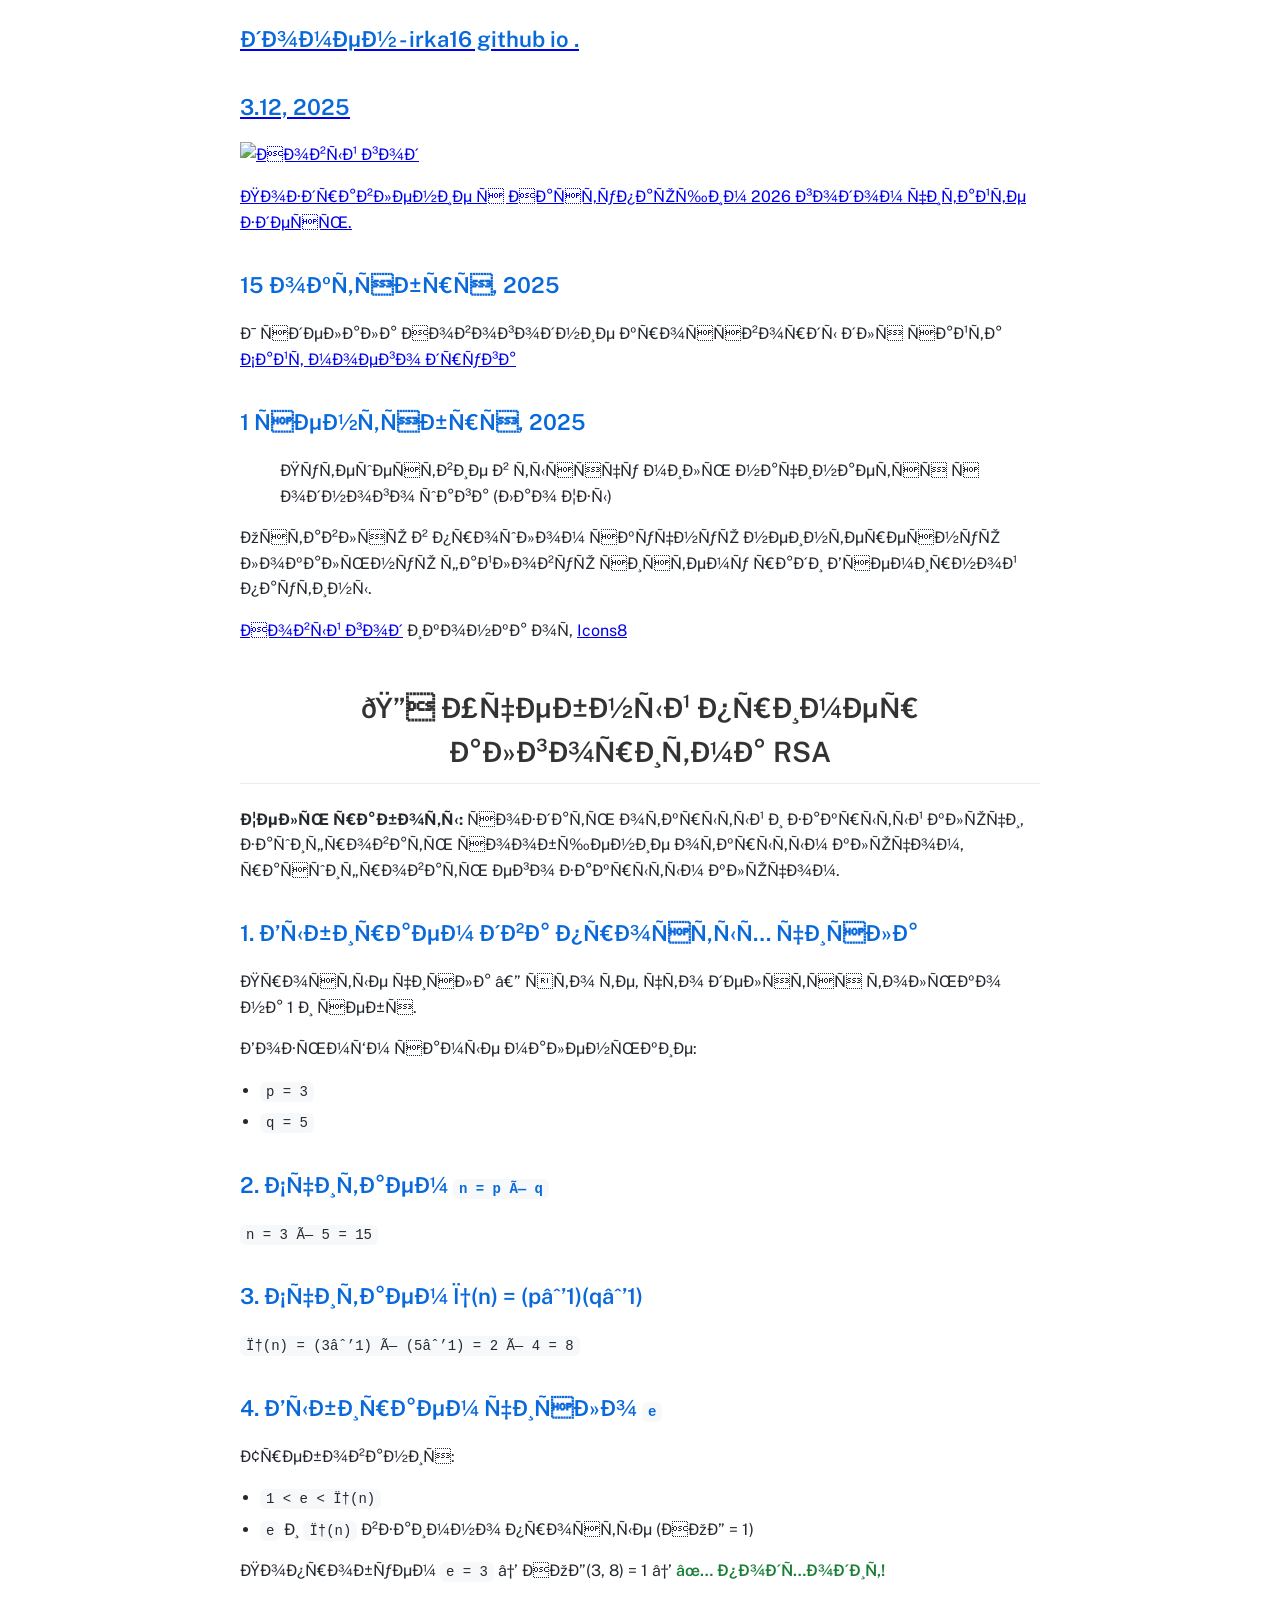
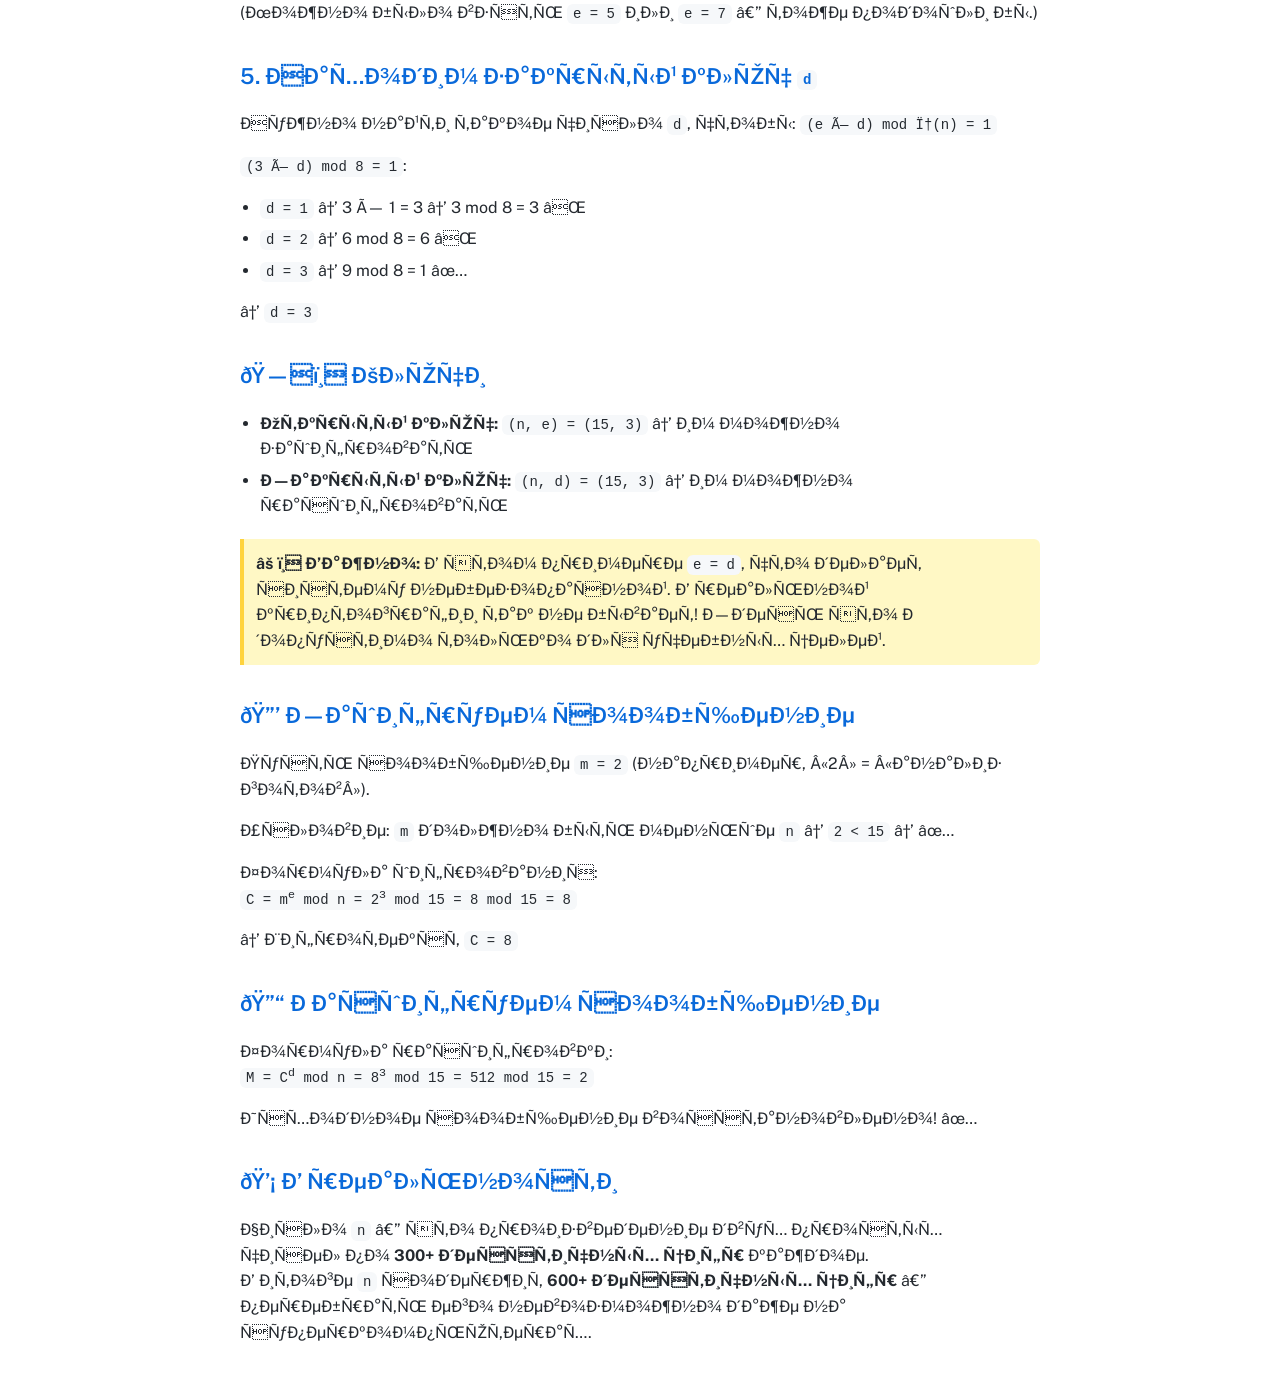
==== commit 232eca8a: "Update index.html" ====
--- a/index.html
+++ b/index.html
@@ -28,6 +28,8 @@
 Факт: 74.0Прогноз: 76.58359279779985
 Факт: 84.0Прогноз: 83.91771410942722
     </body>
+     <h2>25 мая, 2026</h2>
+   <a href="сим"> проект сим <a>
    <!DOCTYPE html>
 <html lang="ru">
 <head>
